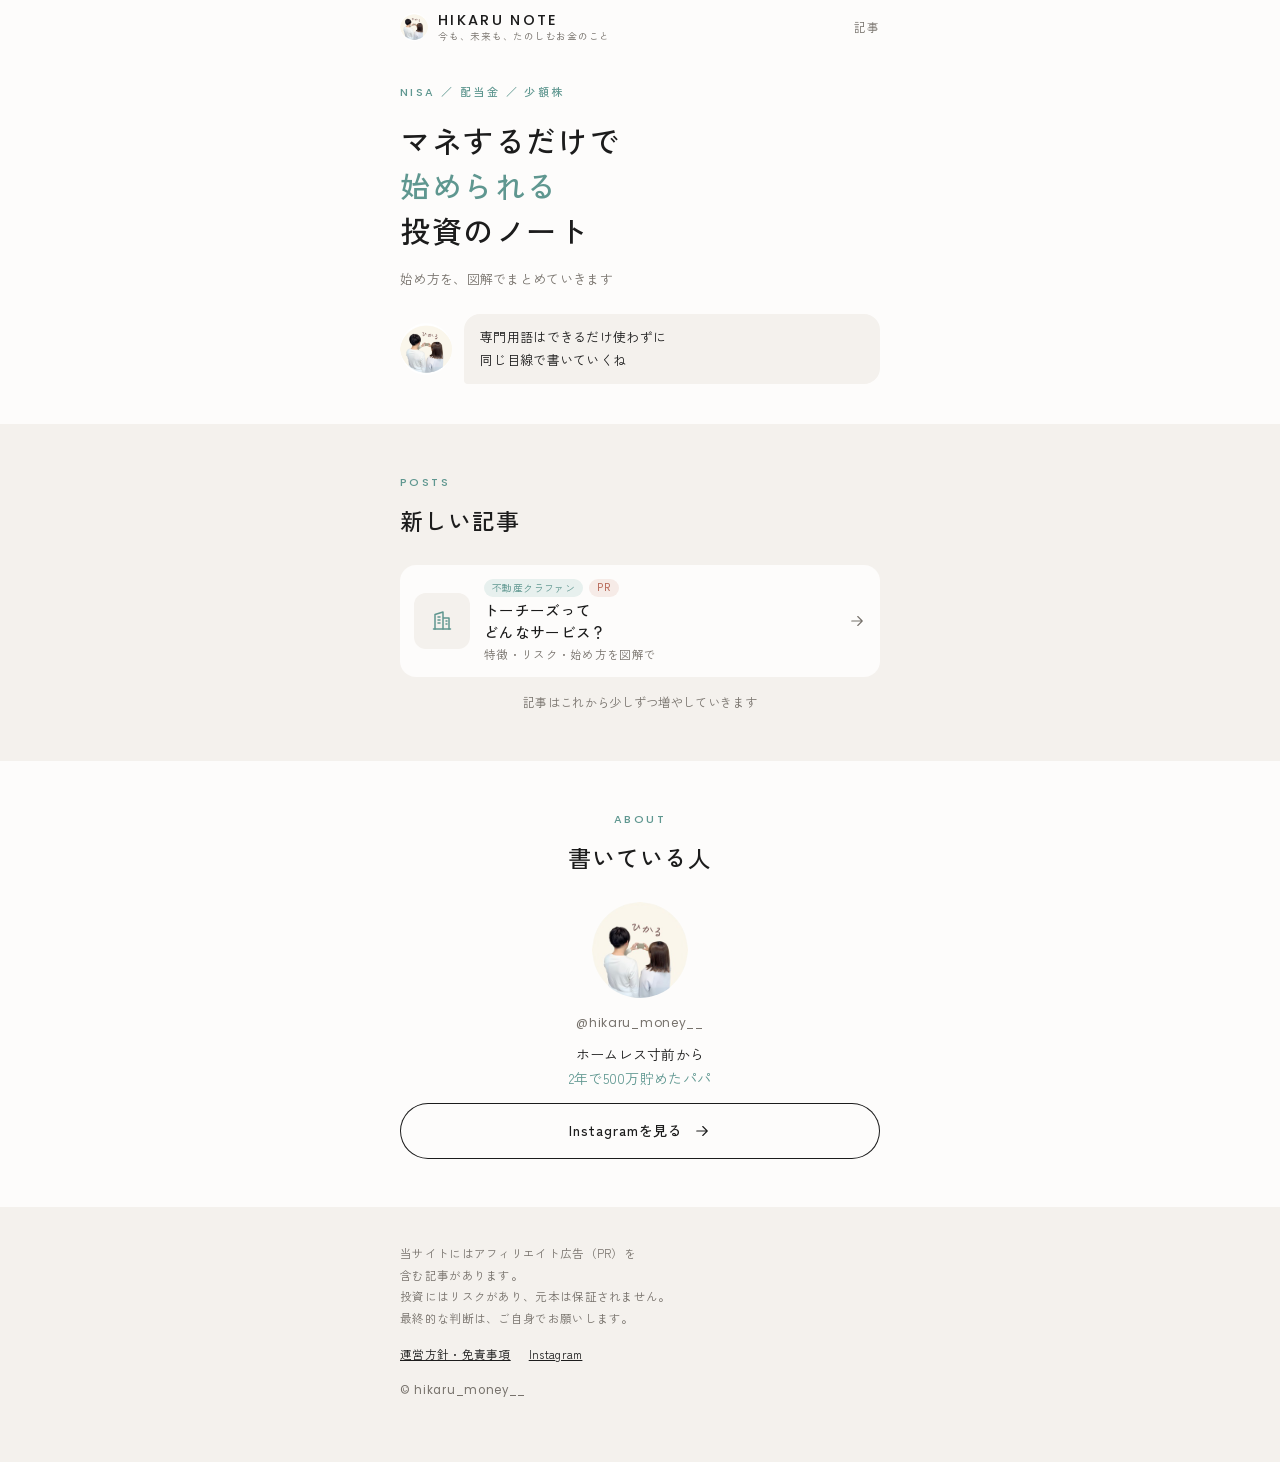
==== index.html @ 72f0892f "HIKARU NOTE 公開" ====
<!doctype html>
<html lang="ja">
<head>
<meta charset="utf-8">
<meta name="viewport" content="width=device-width, initial-scale=1, viewport-fit=cover">
<meta name="robots" content="noindex">
<meta name="theme-color" content="#fdfcfb">
<title>HIKARU NOTE</title>
<meta name="description" content="マネするだけで始められる投資を、図解でまとめたノート。">
<link rel="preconnect" href="https://fonts.googleapis.com">
<link rel="preconnect" href="https://fonts.gstatic.com" crossorigin>
<link href="https://fonts.googleapis.com/css2?family=Zen+Kaku+Gothic+New:wght@400;500;700&family=Poppins:wght@300;400;500;600&display=swap" rel="stylesheet">
<link rel="stylesheet" href="/assets/style.css">
</head>
<body>

<header class="site-header">
  <div class="wrap">
    <a class="site-title" href="/"><img src="/assets/avatar.png" alt="" width="28" height="28"><span class="brand">HIKARU NOTE<small>今も、未来も、たのしむお金のこと</small></span></a>
    <nav><a href="#posts">記事</a></nav>
  </div>
</header>

<main>

  <section class="fv">
    <div class="wrap">
      <p class="eyebrow">NISA ／ 配当金 ／ 少額株</p>
      <h1>マネするだけで<br><em>始められる</em><br>投資のノート</h1>
      <p class="lead">始め方を、図解でまとめていきます</p>
      <div class="talk">
        <img src="/assets/avatar.png" alt="ひかる" width="52" height="52">
        <div class="bubble" style="background:var(--band)">専門用語はできるだけ使わずに<br>同じ目線で書いていくね</div>
      </div>
    </div>
  </section>

  <section class="sec band" id="posts">
    <div class="wrap">
      <p class="eyebrow">Posts</p>
      <h2>新しい記事</h2>
      <a class="post-card" href="/torches/">
        <span class="thumb"><svg class="i"><use href="/assets/icons.svg#i-building"/></svg></span>
        <span class="body">
          <span class="meta"><span class="tag">不動産クラファン</span><span class="tag pr">PR</span></span>
          <span class="ttl">トーチーズって<br>どんなサービス？</span>
          <span class="desc">特徴・リスク・始め方を図解で</span>
        </span>
        <svg class="i"><use href="/assets/icons.svg#i-arrow"/></svg>
      </a>
      <p class="note" style="text-align:center">記事はこれから少しずつ増やしていきます</p>
    </div>
  </section>


  <section class="sec" id="about">
    <div class="wrap profile">
      <p class="eyebrow">About</p>
      <h2>書いている人</h2>
      <img src="/assets/hikaru.jpg" alt="ひかる" width="96" height="96">
      <div class="handle">@hikaru_money__</div>
      <div class="role">ホームレス寸前から<br><span class="em">2年で500万貯めたパパ</span></div>
      <a class="btn line" href="https://www.instagram.com/hikaru_money__/" target="_blank" rel="noopener">Instagramを見る<svg class="i"><use href="/assets/icons.svg#i-arrow"/></svg></a>
    </div>
  </section>

</main>

<footer class="site-footer">
  <div class="wrap">
    <p>当サイトにはアフィリエイト広告（PR）を<br>含む記事があります。<br>
    投資にはリスクがあり、元本は保証されません。<br>
    最終的な判断は、ご自身でお願いします。</p>
    <div class="links"><a href="/policy/">運営方針・免責事項</a><a href="https://www.instagram.com/hikaru_money__/" target="_blank" rel="noopener">Instagram</a></div>
    <p class="copy">© hikaru_money__</p>
  </div>
</footer>

</body>
</html>
---- assets/style.css ----
/* HIKARU NOTE 共通スタイル（2026-11-01 A案：ElevenLabs風）
   参考：styles.refero.design の ElevenLabs（色・余白・文字の決め方のみ）
   生成りの白とベージュの2色の帯で区切る。横線・枠線は使わない。
   文字は細めのゴシック＋字間広め、差し色はセージ1色。アイコンは線画（assets/icons.svg）。
   写真は .photo の枠に入れる（未用意のあいだは「写真（準備中）」の枠を表示）。 */
:root {
  --bg: #fdfcfb;         /* ページの地（生成りの白） */
  --band: #f4f1ed;       /* 帯・カード（一段深いベージュ） */
  --stone: #e9e5df;      /* アイコンの下地・プレースホルダー */
  --ink: #1c1c1c;        /* 文字・ボタン */
  --sub: #77726c;        /* 補足 */
  --sage: #81b4ad;       /* 差し色 */
  --sage-ink: #5f9790;   /* 差し色の文字 */
  --sage-soft: #e7f0ee;
  --terra: #b86b5b;      /* 注意の文字 */
  --terra-soft: #f6ebe7; /* 注意の下地 */
  --gothic: "Zen Kaku Gothic New", "Hiragino Sans", "Hiragino Kaku Gothic ProN", sans-serif;
  --latin: "Poppins", "Zen Kaku Gothic New", sans-serif;
}

* { box-sizing: border-box; }
html { -webkit-text-size-adjust: 100%; scroll-padding-top: 64px; }
body {
  margin: 0;
  background: var(--bg);
  color: var(--ink);
  font-family: var(--gothic);
  font-size: 15px;
  font-weight: 400;
  line-height: 1.85;
  letter-spacing: .02em;
  word-break: auto-phrase;
  overflow-wrap: anywhere;
}
a { color: inherit; }
img { max-width: 100%; }
[hidden] { display: none !important; }
h1, h2, h3 { margin: 0; font-weight: 500; text-wrap: balance; }
p { margin: 0 0 12px; }
.em { color: var(--sage-ink); }
.em-terra { color: var(--terra); }

.wrap {
  max-width: 520px;
  margin: 0 auto;
  padding-left: max(20px, env(safe-area-inset-left, 0px));
  padding-right: max(20px, env(safe-area-inset-right, 0px));
}

svg.i { width: 24px; height: 24px; fill: none; stroke: currentColor; stroke-width: 1.5; stroke-linecap: round; stroke-linejoin: round; flex: none; }

/* ---------- PR表記・ヘッダー ---------- */
.pr-bar { background: var(--band); color: var(--sub); font-size: 11px; text-align: center; padding: 6px 16px; letter-spacing: .04em; }
.pr-bar strong { font-family: var(--latin); font-weight: 600; color: var(--terra); margin-right: 8px; letter-spacing: .1em; }
.site-header {
  position: sticky;
  top: 0;
  z-index: 10;
  background: rgba(253, 252, 251, .9);
  backdrop-filter: blur(12px);
  -webkit-backdrop-filter: blur(12px);
}
.site-header .wrap { display: flex; align-items: center; justify-content: space-between; height: 54px; }
.site-title { display: flex; align-items: center; gap: 10px; font-size: 14px; font-weight: 500; letter-spacing: .06em; text-decoration: none; }
.site-title .brand { font-family: var(--latin); font-weight: 500; font-size: 14.5px; letter-spacing: .16em; }
.site-title .brand small { display: block; font-family: var(--gothic); font-weight: 400; font-size: 9.5px; letter-spacing: .08em; color: var(--sub); line-height: 1.4; margin-top: 1px; }
.site-title .brand { line-height: 1.25; }
.site-title img { width: 28px; height: 28px; border-radius: 50%; object-fit: cover; background: var(--band); }
.site-header nav { display: flex; gap: 18px; }
.site-header nav a { font-size: 12px; color: var(--sub); text-decoration: none; letter-spacing: .08em; }

/* ---------- セクション ---------- */
.sec { padding-block: 48px; }
.sec.band { background: var(--band); }
.eyebrow { font-family: var(--latin); font-size: 11px; font-weight: 500; letter-spacing: .22em; color: var(--sage-ink); margin: 0 0 10px; text-transform: uppercase; }
.numbered { counter-reset: sec; }
.numbered .sec { counter-increment: sec; }
.numbered .sec .eyebrow::before { content: counter(sec, decimal-leading-zero) " — "; }
.numbered .sec .eyebrow.ja::before { content: counter(sec, decimal-leading-zero) "｜"; }
.eyebrow.ja { letter-spacing: .12em; }
.sec h2 { font-size: 23px; line-height: 1.6; letter-spacing: .04em; margin-bottom: 26px; }
.note { font-size: 12px; color: var(--sub); line-height: 1.8; margin: 14px 0 0; }
.note.warn { color: var(--terra); }
.gap { height: 20px; }

/* カード（帯の上は白、白の上はベージュ） */
.card { background: var(--band); border-radius: 16px; padding: 18px; }
.band .card { background: var(--bg); }

/* 写真の枠（未用意のあいだはプレースホルダー） */
.photo {
  position: relative;
  border-radius: 16px;
  overflow: hidden;
  background: var(--stone);
  aspect-ratio: 4 / 3;
  max-width: 100%;
  display: grid;
  place-content: center;
  justify-items: center;
  gap: 6px;
  color: var(--sub);
  font-size: 11.5px;
  text-align: center;
  line-height: 1.6;
}
.photo.wide { aspect-ratio: 16 / 10; }
.photo img { position: absolute; inset: 0; width: 100%; height: 100%; object-fit: cover; }
.photo svg.i { width: 28px; height: 28px; stroke-width: 1.3; }

/* ---------- ボタン ---------- */
.btn {
  display: flex;
  align-items: center;
  justify-content: center;
  gap: 10px;
  width: 100%;
  min-height: 56px;
  padding: 12px 22px;
  font-family: var(--gothic);
  font-size: 14px;
  font-weight: 500;
  letter-spacing: .06em;
  line-height: 1.5;
  text-align: center;
  text-decoration: none;
  border-radius: 9999px;
  background: var(--ink);
  color: #fff;
}
.btn svg.i { width: 18px; height: 18px; }
.btn.line { background: transparent; color: var(--ink); box-shadow: inset 0 0 0 1px var(--ink); }
.btn.pending { background: var(--stone); color: var(--sub); cursor: default; }
.btn-note { font-size: 11px; color: var(--sub); text-align: center; margin: 8px 0 0; line-height: 1.8; }
.btn-note a { color: var(--sage-ink); text-decoration: underline; text-underline-offset: 3px; }
/* 公式サイトへのボタン：押せる場所だとわかるように、右端の矢印・影・押したときの沈み込み */
a.btn:not(.line) { position: relative; padding-inline: 58px; box-shadow: 0 6px 16px rgba(28, 28, 28, .22); transition: transform .15s, box-shadow .15s, background-color .15s; -webkit-tap-highlight-color: transparent; }
a.btn:not(.line)::after { content: ""; position: absolute; right: 10px; top: 50%; width: 38px; height: 38px; margin-top: -19px; border-radius: 50%; background: var(--sage) url("data:image/svg+xml,%3Csvg xmlns='http://www.w3.org/2000/svg' viewBox='0 0 24 24' fill='none' stroke='%23fff' stroke-width='2' stroke-linecap='round' stroke-linejoin='round'%3E%3Cpath d='M5 12h14M13 6l6 6-6 6'/%3E%3C/svg%3E") center / 18px no-repeat; }
a.btn:not(.line):active { transform: translateY(2px); box-shadow: 0 2px 6px rgba(28, 28, 28, .2); background-color: #3a3a3a; }
@media (hover: hover) { a.btn:not(.line):hover { background-color: #3a3a3a; } }
.motion a.btn:not(.line)::after { animation: nudge 1.8s ease-in-out infinite; }
@keyframes nudge { 0%, 60%, 100% { transform: none; } 30% { transform: translateX(4px); } }

/* ---------- ひかるの吹き出し ---------- */
.talk { display: flex; align-items: center; gap: 12px; margin-top: 22px; }
.talk img { flex: none; width: 52px; height: 52px; border-radius: 50%; object-fit: cover; background: var(--stone); }
.bubble { flex: 1; min-width: 0; background: var(--bg); border-radius: 16px 16px 16px 4px; padding: 12px 16px; font-size: 13px; line-height: 1.75; }
.sec:not(.band) .bubble { background: var(--band); }

/* ---------- ファーストビュー ---------- */
.fv { padding-block: 28px 40px; }
.fv .eyebrow { margin-bottom: 16px; }
.fv h1 { font-size: 30px; line-height: 1.5; letter-spacing: .05em; }
.fv h1 em { font-style: normal; color: var(--sage-ink); }
.fv .lead { font-size: 13px; color: var(--sub); line-height: 1.9; margin: 14px 0 20px; }
.fv .lead b { color: var(--ink); font-weight: 500; font-size: 15px; }
.fv .photo { margin-bottom: 14px; }
.fv .photo.wide { aspect-ratio: 2 / 1; margin-bottom: 16px; }
.fv .photo img { object-position: 50% 35%; }
.fv .btn-note { margin-bottom: 18px; }
.timebox-note a { color: var(--sage-ink); text-decoration: underline; text-underline-offset: 3px; }
.cp-notice {
  display: inline-flex;
  align-items: center;
  gap: 8px;
  background: var(--terra-soft);
  color: var(--terra);
  font-size: 12px;
  font-weight: 500;
  text-decoration: none;
  padding: 5px 14px;
  border-radius: 9999px;
  margin-bottom: 18px;
}
.cp-notice svg.i { width: 16px; height: 16px; }
.timebox { background: var(--band); border-radius: 16px; padding: 22px 12px 18px; }
.band .timebox { background: var(--bg); }
.band .timebox .ic { background: var(--band); }
.band .timebox .on .ic { background: var(--sage); }
.timebox-q { font-size: 12px; text-align: center; color: var(--sub); letter-spacing: .06em; margin: 0 0 6px; }
.timebox-t { font-size: 17px; font-weight: 700; text-align: center; color: var(--ink); letter-spacing: .04em; line-height: 1.55; margin: 0 0 8px; }
.timebox-s { font-size: 12px; text-align: center; color: var(--sage-ink); letter-spacing: .04em; line-height: 1.7; margin: 0 0 18px; }
.timebox ol { list-style: none; margin: 0; padding: 0; display: grid; grid-template-columns: 1fr 1.3fr 1fr; text-align: center; position: relative; }
.timebox ol::before { content: ""; position: absolute; top: 24px; left: 17%; right: 17%; border-top: 1px solid #d8d2ca; }
.timebox li { position: relative; font-size: 12.5px; line-height: 1.45; }
.timebox li small { display: block; font-size: 11px; color: var(--sage-ink); margin-top: 2px; }
.timebox .ic { position: relative; z-index: 1; width: 48px; height: 48px; margin: 0 auto 8px; display: grid; place-content: center; border-radius: 50%; background: var(--bg); }
.timebox .on .ic { background: var(--sage); color: #fff; }
.sec-lead { font-size: 13px; color: var(--sub); line-height: 1.9; margin: -6px 0 18px; }
.timebox-h { font-size: 13px; font-weight: 500; text-align: center; margin: 0 0 16px; }
.reasons + .timebox { margin: 10px 0; }
.timebox-warn { font-size: 12px; font-weight: 500; color: var(--terra); text-align: center; margin: 20px 0 8px; }
.risks.three { grid-template-columns: repeat(3, minmax(0, 1fr)); gap: 6px; }
.risks.three .risk { padding: 12px 4px; font-size: 12.5px; }
.risks.three .risk small { font-size: 10.5px; }
.timebox-note { font-size: 11.5px; line-height: 1.8; color: var(--sub); text-align: center; margin: 14px 0 0; }
.inapp { font-size: 11px; color: var(--sub); text-align: center; line-height: 1.8; margin: 18px 0 0; }

/* ---------- 3つの理由 ---------- */
.reasons { list-style: none; margin: 0; padding: 0; display: grid; gap: 10px; }
.reason { display: flex; gap: 14px; align-items: flex-start; }
.reason > svg.i { color: var(--sage-ink); margin-top: 3px; }
.reason > div { min-width: 0; }
.reason h3 { font-size: 15px; line-height: 1.6; margin-bottom: 4px; }
.reason p { font-size: 13px; color: var(--sub); line-height: 1.75; margin: 0; }
.reason .cond { font-size: 12px; margin-top: 6px; }
.reason .cond::before { content: "※ "; }

/* ---------- シミュレーション ---------- */
.fund-name { text-align: center; font-size: 15px; font-weight: 500; margin-bottom: 14px; }
.fund-name .tag { display: block; width: max-content; margin: 0 auto 6px; font-size: 10.5px; color: var(--terra); background: var(--terra-soft); padding: 1px 10px; border-radius: 9999px; letter-spacing: .06em; }
.fund-name + .note { text-align: center; margin: -6px 0 14px; }
.trio { display: grid; grid-template-columns: repeat(3, minmax(0, 1fr)); gap: 8px; }
.trio > div { background: var(--band); border-radius: 14px; padding: 12px 4px; text-align: center; font-size: 11px; color: var(--sub); line-height: 1.5; }
.band .trio > div { background: var(--bg); }
.trio b { display: block; font-family: var(--latin); font-weight: 500; font-size: 20px; color: var(--ink); line-height: 1.3; margin-top: 2px; }
.trio b small { font-family: var(--gothic); font-size: 11px; margin-left: 1px; }
.calc { display: grid; justify-items: center; margin-top: 18px; }
.calc .card { width: 100%; text-align: center; font-size: 13px; }
.calc .card b { display: block; font-family: var(--latin); font-weight: 500; font-size: 26px; line-height: 1.3; }
.calc .card b small { font-family: var(--gothic); font-size: 13px; margin-left: 2px; }
.calc .card .f { display: block; font-size: 11px; color: var(--sub); }
.calc .card.goal { background: var(--sage-soft); }
.calc .card.goal b { color: var(--sage-ink); }
.calc .down { display: grid; justify-items: center; padding: 8px 0; font-size: 11px; color: var(--sub); line-height: 1.4; }
.calc .down svg.i { transform: rotate(90deg); width: 18px; height: 18px; color: var(--sage-ink); }

/* ---------- 仕組み ---------- */
.flow4 { display: grid; grid-template-columns: 1fr 22px 1fr; grid-template-rows: auto 22px auto; align-items: center; }
.flow4 .card { text-align: center; font-size: 12.5px; line-height: 1.55; padding: 16px 6px; }
.flow4 .card svg.i { display: block; margin: 0 auto 8px; color: var(--sage-ink); }
.flow4 .card.goal { background: var(--sage-soft); }
.flow4 .arrow { color: var(--sage-ink); font-size: 14px; text-align: center; }
/* 右上のカードから左下のカードへ：2行目の全幅の真ん中に置く */
.flow4 .a-diag { grid-column: 1 / -1; justify-self: center; }
.mid-text { font-size: 13px; text-align: center; line-height: 1.85; margin: 20px 0; color: var(--sub); }
.mid-text b { color: var(--ink); font-weight: 500; }
.risks { display: grid; grid-template-columns: 1fr 1fr; gap: 8px; }
.risk { background: var(--terra-soft); border-radius: 14px; padding: 14px 10px; text-align: center; font-size: 13px; font-weight: 500; line-height: 1.5; }
.risk svg.i { display: block; margin: 0 auto 6px; color: var(--terra); width: 22px; height: 22px; }
.risk small { display: block; font-size: 11px; font-weight: 400; color: var(--sub); margin-top: 3px; }

/* ---------- 実績 ---------- */
.stats > div b { font-size: 21px; }
.facts { width: 100%; border-collapse: separate; border-spacing: 0 6px; font-size: 13px; margin-top: 14px; }
.facts th, .facts td { background: var(--band); padding: 11px 14px; text-align: left; vertical-align: top; line-height: 1.6; }
.band .facts th, .band .facts td { background: var(--bg); }
.facts th { width: 36%; color: var(--sub); font-weight: 400; font-size: 12px; border-radius: 12px 0 0 12px; }
.facts td { font-weight: 500; border-radius: 0 12px 12px 0; }

/* ---------- キャンペーン ---------- */
.proof { margin: 22px 0 0; background: var(--band); border-radius: 16px; padding: 16px; text-align: center; }
.proof figcaption { font-size: 13px; font-weight: 500; margin-bottom: 10px; }
.proof img { display: block; width: 100%; height: auto; border-radius: 10px; background: #fff; }
.proof p { margin: 10px 0 0; font-size: 11.5px; line-height: 1.7; color: var(--sub); }
.cp-banner { display: block; width: 100%; max-width: 360px; height: auto; margin: 0 auto 18px; border-radius: 16px; }
/* 登録画面で見る手順（縦に1ステップずつ：左にスクショ、右に入力するもの・次に押すボタン） */
.guide-wrap { margin: 26px 0 0; }
.guide-wrap figcaption { text-align: center; font-size: 14px; font-weight: 500; margin-bottom: 14px; }
.guide-wrap figcaption small { display: block; font-size: 11px; font-weight: 400; color: var(--sub); margin-top: 2px; }
.guide { list-style: none; margin: 0; padding: 0; display: grid; gap: 12px; }
.gs { display: grid; grid-template-columns: 36% minmax(0, 1fr); gap: 14px; align-items: start; background: var(--bg); border-radius: 16px; padding: 12px; }
.gs > img { display: block; width: 100%; height: auto; border-radius: 10px; border: 1px solid var(--stone); }
.gs-noimg { aspect-ratio: 9 / 16; border-radius: 10px; background: var(--band); display: grid; place-content: center; justify-items: center; gap: 6px; font-size: 10.5px; line-height: 1.5; color: var(--sub); text-align: center; }
.gs-noimg svg.i { width: 22px; height: 22px; color: var(--sage-ink); }
.gs-body { min-width: 0; }
.gs-n { font-family: var(--latin); font-weight: 600; font-size: 12px; letter-spacing: .1em; color: var(--sage-ink); margin: 2px 0 2px; }
.gs h3 { font-size: 14.5px; font-weight: 500; line-height: 1.45; margin: 0 0 8px; }
.gs ul { margin: 0 0 10px; padding: 0; list-style: none; display: grid; gap: 3px; }
.gs ul li { position: relative; padding-left: 13px; font-size: 12px; line-height: 1.5; }
.gs ul li::before { content: ""; position: absolute; left: 2px; top: .6em; width: 5px; height: 5px; border-radius: 50%; background: var(--sage); }
.gs-none { font-size: 12px; color: var(--sub); margin: 0 0 10px; }
.gs-next { margin: 0 0 8px; }
.gs-next span { display: block; font-size: 10.5px; color: var(--sub); margin-bottom: 3px; }
.gs-next b { display: inline-block; background: var(--white, #fff); border: 1px solid var(--sage); color: var(--sage-ink); font-weight: 500; font-size: 12px; line-height: 1.45; border-radius: 6px; padding: 4px 9px; }
.gs-tip { font-size: 11px; line-height: 1.6; color: var(--sub); margin: 0; }
.prep small { font-size: 10.5px; color: var(--sub); }
/* ことばメモ（専門用語をやさしく言い換え） */
.words { margin: 10px 0 0; display: flex; flex-wrap: wrap; align-items: baseline; gap: 2px 8px; justify-content: center; font-size: 11.5px; line-height: 1.6; color: var(--sub); }
.words dt { font-weight: 500; color: var(--sage-ink); }
.words dt::after { content: "＝"; color: var(--sub); margin-left: 4px; }
.words dd { margin: 0; }
.facts-t { text-align: center; font-size: 12.5px; margin: 22px 0 8px; }
.cp-notes { margin: 12px 0 0; padding-left: 1.2em; font-size: 12px; color: var(--sub); line-height: 1.85; }

/* ---------- 登録から投資までの流れ ---------- */
.prep { display: flex; flex-wrap: wrap; justify-content: center; gap: 6px; margin-bottom: 26px; }
.prep-t { width: 100%; text-align: center; font-size: 11.5px; color: var(--sub); letter-spacing: .06em; }
.prep span:not(.prep-t) { display: inline-flex; align-items: center; gap: 6px; background: var(--bg); border-radius: 9999px; padding: 5px 12px; font-size: 12px; }
.prep svg.i { width: 16px; height: 16px; color: var(--sage-ink); }
.phase { font-family: var(--latin); font-size: 11px; font-weight: 500; letter-spacing: .2em; color: var(--sage-ink); margin: 0 0 12px; }
.phase:not(:first-of-type) { margin-top: 26px; }
.timeline { list-style: none; margin: 0; padding: 0; display: grid; gap: 14px; position: relative; }
.timeline::before { content: ""; position: absolute; left: 20px; top: 20px; bottom: 20px; border-left: 1px solid #d8d2ca; }
.timeline li { display: grid; grid-template-columns: 40px 1fr; column-gap: 14px; align-items: center; font-size: 14px; line-height: 1.5; }
.timeline .ic { grid-row: span 2; position: relative; display: grid; place-content: center; width: 40px; height: 40px; border-radius: 50%; background: var(--bg); color: var(--ink); }
.timeline .ic svg.i { width: 20px; height: 20px; }
.timeline .on .ic, .timeline li.on .ic { background: var(--sage); color: #fff; }
.timeline b { font-weight: 500; }
.timeline small { font-size: 11.5px; color: var(--sub); line-height: 1.6; }
.timeline li:not(:has(small)) .ic { grid-row: auto; }
.caution { margin-top: 14px; background: var(--terra-soft); color: var(--terra); border-radius: 12px; padding: 10px 14px; font-size: 12.5px; text-align: center; line-height: 1.6; }

/* ---------- よくある質問 ---------- */
.qa { display: grid; gap: 8px; }
.qa details { background: var(--band); border-radius: 14px; padding: 0 16px; }
.band .qa details { background: var(--bg); }
.qa summary { list-style: none; cursor: pointer; display: flex; align-items: center; gap: 12px; padding: 14px 0; font-size: 14px; font-weight: 500; line-height: 1.55; }
.qa summary::-webkit-details-marker { display: none; }
.qa summary::before { content: "Q"; flex: none; font-family: var(--latin); font-size: 13px; color: var(--sage-ink); }
.qa summary::after { content: "+"; margin-left: auto; color: var(--sub); font-family: var(--latin); font-size: 18px; font-weight: 300; }
.qa details[open] summary::after { content: "−"; }
.qa .ans { display: flex; gap: 12px; padding: 0 0 16px; font-size: 13px; color: var(--sub); line-height: 1.8; }
.qa .ans::before { content: "A"; flex: none; font-family: var(--latin); font-size: 13px; color: var(--terra); }

/* ---------- 記事・ツール一覧 ---------- */
.post-card { display: flex; align-items: center; gap: 14px; background: var(--band); border-radius: 16px; padding: 14px; margin: 0 0 10px; text-decoration: none; }
.band .post-card { background: var(--bg); }
.post-card .thumb { flex: none; width: 56px; height: 56px; border-radius: 12px; background: var(--bg); display: grid; place-content: center; color: var(--sage-ink); }
.band .post-card .thumb { background: var(--band); }
.post-card .body { min-width: 0; flex: 1; }
.post-card .meta { display: flex; gap: 6px; margin-bottom: 2px; }
.tag { font-size: 10px; padding: 0 8px; border-radius: 9999px; background: var(--sage-soft); color: var(--sage-ink); letter-spacing: .04em; }
.tag.pr { background: var(--terra-soft); color: var(--terra); font-family: var(--latin); }
.post-card .ttl { display: block; font-size: 14.5px; font-weight: 500; line-height: 1.5; }
.post-card .desc { display: block; font-size: 11.5px; color: var(--sub); line-height: 1.6; margin-top: 2px; }
.post-card > svg.i { color: var(--sub); width: 18px; height: 18px; }

/* ---------- プロフィール ---------- */
.profile { text-align: center; }
.profile > img { width: 96px; height: 96px; border-radius: 50%; object-fit: cover; background: var(--stone); }
.profile .handle { font-family: var(--latin); font-size: 12px; color: var(--sub); margin: 6px 0 8px; letter-spacing: .06em; }
.profile .role { font-size: 14px; line-height: 1.75; margin-bottom: 22px; }

/* ---------- 運営方針 ---------- */
.policy { display: grid; gap: 10px; }
.policy .card h3 { display: flex; align-items: center; gap: 10px; font-size: 15px; margin-bottom: 6px; }
.policy .card h3 svg.i { color: var(--sage-ink); width: 20px; height: 20px; }
.policy .card p { font-size: 13px; color: var(--sub); line-height: 1.8; margin: 0; }

/* ---------- フッター ---------- */
.site-footer { background: var(--band); color: var(--sub); padding-block: 36px 48px; font-size: 11.5px; line-height: 1.9; }
.site-footer .links { display: flex; gap: 18px; flex-wrap: wrap; margin: 14px 0; }
.site-footer a { color: var(--ink); }
.site-footer .copy { font-family: var(--latin); letter-spacing: .06em; }

/* 小さいスマホ（〜374px） */
@media (max-width: 374px) {
  .fv h1 { font-size: 27px; }
  .trio b { font-size: 17px; }
  .stats > div b { font-size: 18px; }
}

/* ---------- モーション（html.motion のときだけ。動きは1回きり） ---------- */
@keyframes slow-zoom { from { transform: scale(1.18); } to { transform: scale(1); } }
@keyframes fade-up { from { opacity: 0; transform: translateY(28px); } to { opacity: 1; transform: none; } }
@keyframes pop { 0% { transform: scale(.4); } 70% { transform: scale(1.12); } 100% { transform: scale(1); } }
@keyframes ring { 0% { box-shadow: 0 0 0 0 rgba(129, 180, 173, .55); } 100% { box-shadow: 0 0 0 14px rgba(129, 180, 173, 0); } }
:root { --ease: cubic-bezier(.2, .7, .2, 1); }
.motion .fv .wrap > * { animation: fade-up .9s var(--ease) both; }
.motion .fv .wrap > :nth-child(2) { animation-delay: .15s; }
.motion .fv .wrap > :nth-child(3) { animation-delay: .3s; }
.motion .fv .wrap > :nth-child(n+4) { animation-delay: .45s; }
.motion .fv .photo img { animation: slow-zoom 5s var(--ease) both; }
/* 基本：下から出てくる */
.motion .rv { opacity: 0; transform: translateY(36px); transition: opacity .8s var(--ease), transform .8s var(--ease); }
.motion .rv.in { opacity: 1; transform: none; }
/* まとまり（カード・タイル）は1つずつ順番に */
.motion .stagger.rv { opacity: 1; transform: none; }
.motion .stagger > * { opacity: 0; transform: translateY(30px) scale(.94); transition: opacity .7s var(--ease), transform .7s var(--ease); transition-delay: calc(var(--i, 0) * .14s); }
.motion .stagger.in > * { opacity: 1; transform: none; }
/* ひかるの吹き出しはぽんっと */
.motion .talk.rv { transform: none; }
.motion .talk .bubble { transform: scale(.6); transform-origin: left center; opacity: 0; transition: transform .5s cubic-bezier(.3, 1.6, .5, 1) .25s, opacity .3s ease .25s; }
.motion .talk.in .bubble { transform: none; opacity: 1; }
/* 計算は1段ずつ、最後の受け取りを光らせる */
.motion .calc.rv { transform: none; opacity: 1; }
.motion .calc > * { opacity: 0; transform: translateY(24px); transition: opacity .6s var(--ease), transform .6s var(--ease); }
.motion .calc.in > * { opacity: 1; transform: none; }
.motion .calc.in > :nth-child(2) { transition-delay: .5s; }
.motion .calc.in > :nth-child(3) { transition-delay: 1s; }
.motion .calc.in > :nth-child(4) { transition-delay: 1.5s; }
.motion .calc.in > :nth-child(5) { transition-delay: 2s; }
.motion .calc.in .goal { animation: ring 1s ease-out 2.6s 2; }
/* 流れ：縦線が伸びて、アイコンが順にぽんっと出る */
.motion .timeline::before { transform: scaleY(0); transform-origin: top; transition: transform 1.4s var(--ease) .1s; }
.motion .timeline.in::before { transform: scaleY(1); }
.motion .timeline.in .ic { animation: pop .55s var(--ease) both; animation-delay: calc(var(--i, 0) * .22s + .1s); }
/* 実績の数字は大きくなりながら数え上がる */
.motion .stats.in b { animation: pop .7s var(--ease) both; animation-delay: calc(var(--i, 0) * .14s); }
.stats b { font-variant-numeric: tabular-nums; }
.timebox-note b { display: block; font-size: 12.5px; font-weight: 500; color: var(--terra); margin-bottom: 2px; }

/* 2026-11-03 改善指示書：シミュレーションの補足・登録手順の折りたたみ・最終セクション */
.recap { font-size: 13px; line-height: 1.85; text-align: center; color: var(--sub); margin: 22px 0 0; }
.keypoints { list-style: none; margin: 16px 0 0; padding: 14px 16px; background: var(--terra-soft); border-radius: 12px; display: grid; gap: 6px; }
.keypoints li { position: relative; padding-left: 14px; font-size: 12.5px; line-height: 1.6; color: var(--ink); }
.keypoints li::before { content: ""; position: absolute; left: 2px; top: .62em; width: 5px; height: 5px; border-radius: 50%; background: var(--terra); }
.more { margin-top: 12px; background: var(--bg); border-radius: 14px; padding: 0 8px; }
.more > summary { padding-inline: 6px; }
.more > summary { list-style: none; cursor: pointer; display: flex; align-items: center; gap: 10px; padding: 14px 0; font-size: 13.5px; font-weight: 500; line-height: 1.55; }
.more > summary::-webkit-details-marker { display: none; }
.more > summary::after { content: "+"; margin-left: auto; flex: none; color: var(--sage-ink); font-family: var(--latin); font-size: 20px; font-weight: 300; }
.more[open] > summary::after { content: "−"; }
.more[open] { padding-bottom: 14px; }
.more .guide-wrap { margin-top: 12px; }
.final-lead { font-size: 13px; line-height: 1.85; color: var(--sub); margin: 0 0 18px; }
.profile .role { margin: 0 0 12px; }
.more .gs, .more .timeline .ic { background: var(--band); }
.more .timeline .on .ic { background: var(--sage); }
#simulation .note { text-align: center; }
.proof .proof-k { font-size: 12.5px; color: var(--ink); }
.proof .proof-k b { font-weight: 500; color: var(--terra); }

/* 2026-11-03 改善 */
.fv .lead small { display: block; margin-top: 6px; font-size: 11.5px; color: var(--terra); line-height: 1.6; }
.calc-if { margin: 18px 0 0; text-align: center; font-size: 12.5px; line-height: 1.7; color: var(--sub); }
.calc-if b { color: var(--ink); font-weight: 500; }
.caution.soft { background: var(--band); color: var(--ink); margin-top: 8px; }
.facts td small, .facts-t small { display: block; font-size: 11px; font-weight: 400; color: var(--sub); }
.tiers td { font-family: var(--latin); }
.tiers { border-spacing: 0 4px; }
.tiers th, .tiers td { padding: 7px 14px; vertical-align: middle; }
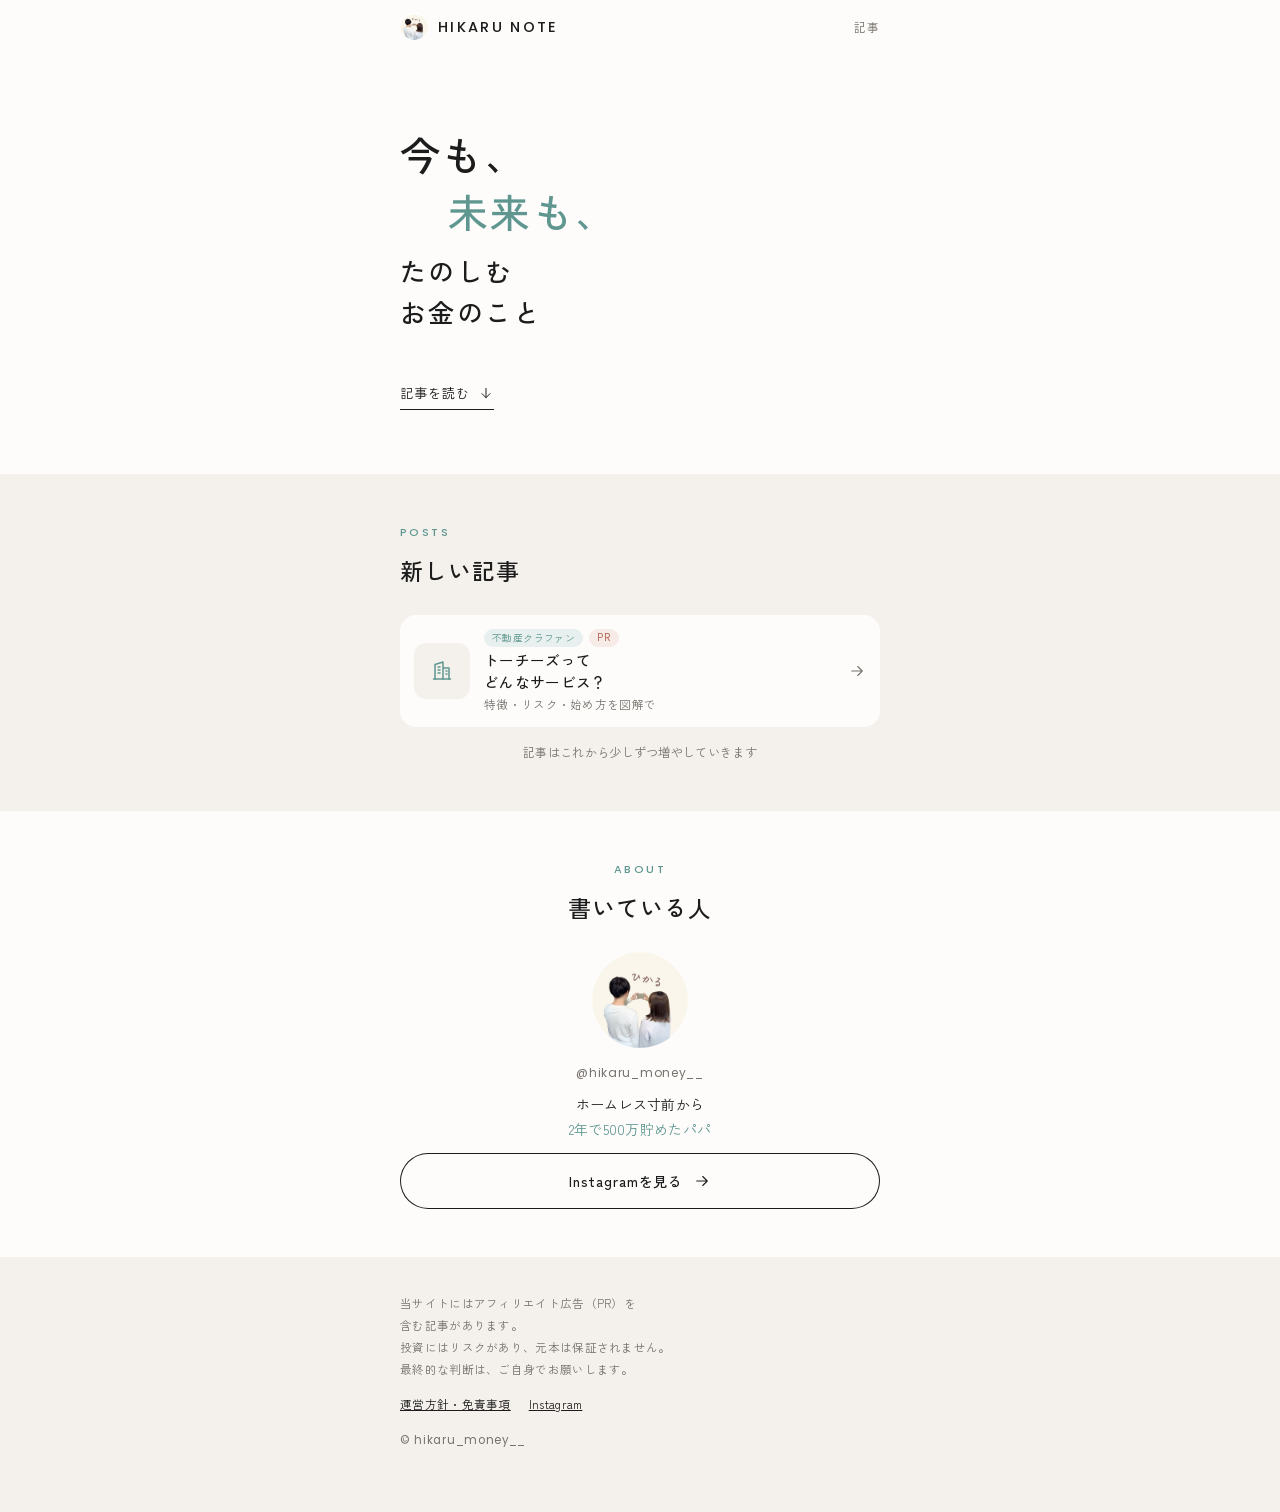
==== commit f7e494ad: "トップのファーストビューをキャッチコピー中心に変更" ====
--- a/index.html
+++ b/index.html
@@ -16,22 +16,17 @@
 
 <header class="site-header">
   <div class="wrap">
-    <a class="site-title" href="/"><img src="/assets/avatar.png" alt="" width="28" height="28"><span class="brand">HIKARU NOTE<small>今も、未来も、たのしむお金のこと</small></span></a>
+    <a class="site-title" href="/"><img src="/assets/avatar.png" alt="" width="28" height="28"><span class="brand">HIKARU NOTE</span></a>
     <nav><a href="#posts">記事</a></nav>
   </div>
 </header>
 
 <main>
 
-  <section class="fv">
+  <section class="hero">
     <div class="wrap">
-      <p class="eyebrow">NISA ／ 配当金 ／ 少額株</p>
-      <h1>マネするだけで<br><em>始められる</em><br>投資のノート</h1>
-      <p class="lead">始め方を、図解でまとめていきます</p>
-      <div class="talk">
-        <img src="/assets/avatar.png" alt="ひかる" width="52" height="52">
-        <div class="bubble" style="background:var(--band)">専門用語はできるだけ使わずに<br>同じ目線で書いていくね</div>
-      </div>
+      <h1 class="hero-copy"><span class="hero-now">今も、</span><span class="hero-future">未来も、</span><span class="hero-rest">たのしむ<br>お金のこと</span></h1>
+      <a class="hero-scroll" href="#posts">記事を読む<svg class="i"><use href="/assets/icons.svg#i-arrow"/></svg></a>
     </div>
   </section>
 
--- a/assets/style.css
+++ b/assets/style.css
@@ -421,3 +421,15 @@
 .tiers td { font-family: var(--latin); }
 .tiers { border-spacing: 0 4px; }
 .tiers th, .tiers td { padding: 7px 14px; vertical-align: middle; }
+
+/* ---------- トップのファーストビュー（今も、未来も） ---------- */
+.hero { padding-block: 72px 64px; overflow: hidden; }
+.hero-copy + .hero-scroll { margin-top: 48px; }
+.hero-copy { font-size: 40px; line-height: 1.42; letter-spacing: .06em; font-weight: 500; }
+.hero-copy > span { display: block; }
+.hero-now { color: var(--ink); }
+.hero-future { color: var(--sage-ink); padding-left: 1.2em; }
+.hero-rest { font-size: 26px; line-height: 1.6; margin-top: 10px; }
+.hero-scroll { display: inline-flex; align-items: center; gap: 8px; font-size: 13px; text-decoration: none; letter-spacing: .08em; padding-bottom: 4px; border-bottom: 1px solid var(--ink); }
+.hero-scroll svg.i { width: 16px; height: 16px; transform: rotate(90deg); }
+@media (max-width: 374px) { .hero-copy { font-size: 35px; } .hero-rest { font-size: 23px; } }
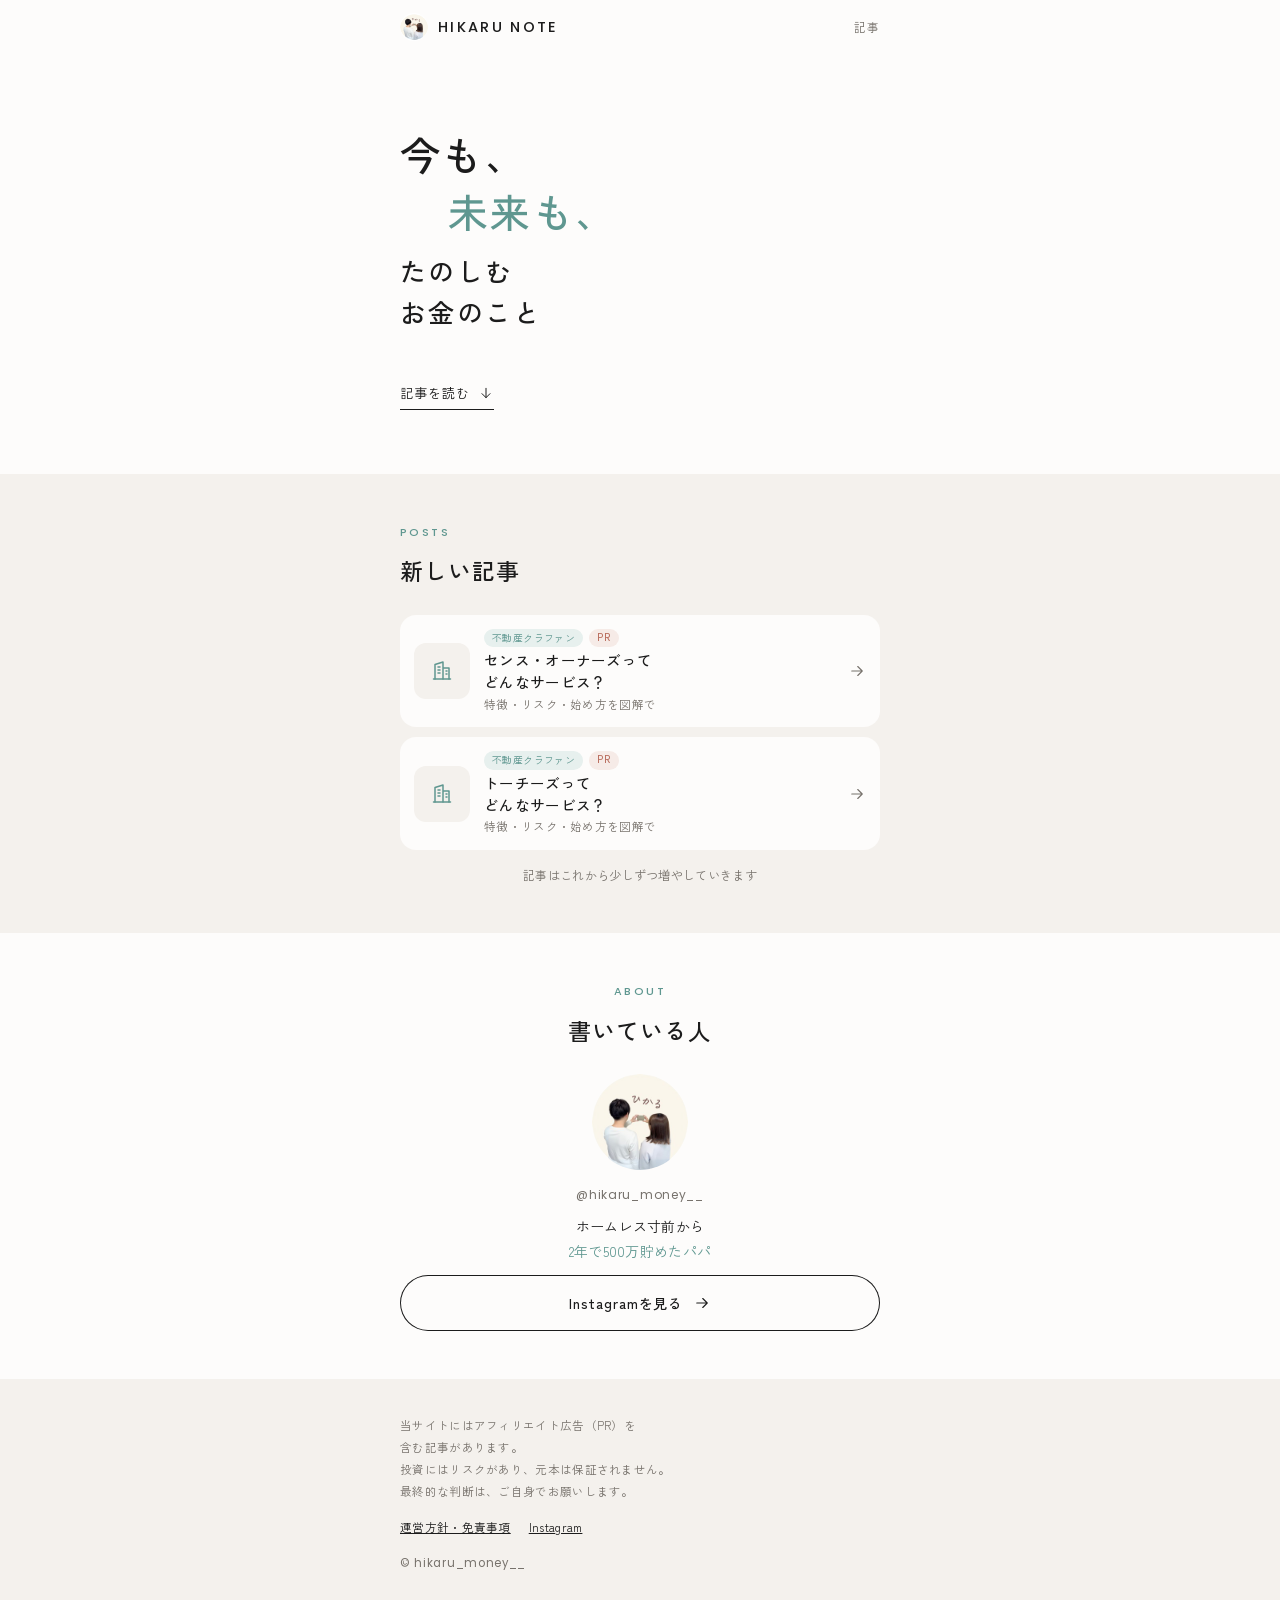
==== commit 15f34afd: "TORCHESガイド：理由2・3を図つきの形にそろえる" ====
--- a/index.html
+++ b/index.html
@@ -34,6 +34,15 @@
     <div class="wrap">
       <p class="eyebrow">Posts</p>
       <h2>新しい記事</h2>
+      <a class="post-card" href="/sense-owners/">
+        <span class="thumb"><svg class="i"><use href="/assets/icons.svg#i-building"/></svg></span>
+        <span class="body">
+          <span class="meta"><span class="tag">不動産クラファン</span><span class="tag pr">PR</span></span>
+          <span class="ttl">センス・オーナーズって<br>どんなサービス？</span>
+          <span class="desc">特徴・リスク・始め方を図解で</span>
+        </span>
+        <svg class="i"><use href="/assets/icons.svg#i-arrow"/></svg>
+      </a>
       <a class="post-card" href="/torches/">
         <span class="thumb"><svg class="i"><use href="/assets/icons.svg#i-building"/></svg></span>
         <span class="body">
--- a/assets/style.css
+++ b/assets/style.css
@@ -12,6 +12,7 @@
   --sage: #81b4ad;       /* 差し色 */
   --sage-ink: #5f9790;   /* 差し色の文字 */
   --sage-soft: #e7f0ee;
+  --sage-deep: #4a7d76;  /* 公式サイトへのボタン（白文字で読める濃さ） */
   --terra: #b86b5b;      /* 注意の文字 */
   --terra-soft: #f6ebe7; /* 注意の下地 */
   --gothic: "Zen Kaku Gothic New", "Hiragino Sans", "Hiragino Kaku Gothic ProN", sans-serif;
@@ -134,10 +135,10 @@
 .btn-note { font-size: 11px; color: var(--sub); text-align: center; margin: 8px 0 0; line-height: 1.8; }
 .btn-note a { color: var(--sage-ink); text-decoration: underline; text-underline-offset: 3px; }
 /* 公式サイトへのボタン：押せる場所だとわかるように、右端の矢印・影・押したときの沈み込み */
-a.btn:not(.line) { position: relative; padding-inline: 58px; box-shadow: 0 6px 16px rgba(28, 28, 28, .22); transition: transform .15s, box-shadow .15s, background-color .15s; -webkit-tap-highlight-color: transparent; }
-a.btn:not(.line)::after { content: ""; position: absolute; right: 10px; top: 50%; width: 38px; height: 38px; margin-top: -19px; border-radius: 50%; background: var(--sage) url("data:image/svg+xml,%3Csvg xmlns='http://www.w3.org/2000/svg' viewBox='0 0 24 24' fill='none' stroke='%23fff' stroke-width='2' stroke-linecap='round' stroke-linejoin='round'%3E%3Cpath d='M5 12h14M13 6l6 6-6 6'/%3E%3C/svg%3E") center / 18px no-repeat; }
-a.btn:not(.line):active { transform: translateY(2px); box-shadow: 0 2px 6px rgba(28, 28, 28, .2); background-color: #3a3a3a; }
-@media (hover: hover) { a.btn:not(.line):hover { background-color: #3a3a3a; } }
+a.btn:not(.line) { background: var(--sage-deep); position: relative; padding-inline: 58px; box-shadow: 0 6px 18px rgba(74, 125, 118, .28); transition: transform .15s, box-shadow .15s, background-color .15s; -webkit-tap-highlight-color: transparent; }
+a.btn:not(.line)::after { content: ""; position: absolute; right: 10px; top: 50%; width: 38px; height: 38px; margin-top: -19px; border-radius: 50%; background: #fff url("data:image/svg+xml,%3Csvg xmlns='http://www.w3.org/2000/svg' viewBox='0 0 24 24' fill='none' stroke='%234a7d76' stroke-width='2' stroke-linecap='round' stroke-linejoin='round'%3E%3Cpath d='M5 12h14M13 6l6 6-6 6'/%3E%3C/svg%3E") center / 18px no-repeat; }
+a.btn:not(.line):active { transform: translateY(2px); box-shadow: 0 2px 6px rgba(74, 125, 118, .25); background-color: #3f6c66; }
+@media (hover: hover) { a.btn:not(.line):hover { background-color: #3f6c66; } }
 .motion a.btn:not(.line)::after { animation: nudge 1.8s ease-in-out infinite; }
 @keyframes nudge { 0%, 60%, 100% { transform: none; } 30% { transform: translateX(4px); } }
 
@@ -433,3 +434,47 @@
 .hero-scroll { display: inline-flex; align-items: center; gap: 8px; font-size: 13px; text-decoration: none; letter-spacing: .08em; padding-bottom: 4px; border-bottom: 1px solid var(--ink); }
 .hero-scroll svg.i { width: 16px; height: 16px; transform: rotate(90deg); }
 @media (max-width: 374px) { .hero-copy { font-size: 35px; } .hero-rest { font-size: 23px; } }
+
+/* ---------- 目次（TORCHESページ） ---------- */
+@media (prefers-reduced-motion: no-preference) { html { scroll-behavior: smooth; } }
+.toc { padding-block: 8px 52px; }
+.toc .eyebrow { margin-bottom: 14px; }
+.toc ol { list-style: none; margin: 0; padding: 0; counter-reset: toc; display: grid; gap: 2px; }
+.toc li { counter-increment: toc; }
+.toc li a { display: grid; grid-template-columns: 34px 1fr auto; align-items: center; min-height: 48px; text-decoration: none; font-size: 14.5px; letter-spacing: .05em; }
+.toc li a::before { content: counter(toc, decimal-leading-zero); font-family: var(--latin); font-weight: 300; font-size: 12px; letter-spacing: .08em; color: var(--sage-ink); }
+.toc li a span { min-width: 0; line-height: 1.5; }
+.toc li a em { font-style: normal; font-size: 10.5px; letter-spacing: .06em; color: var(--terra); background: var(--terra-soft); border-radius: 99px; padding: 2px 9px; margin-left: 8px; vertical-align: 2px; }
+.toc li a svg.i { width: 14px; height: 14px; color: var(--sub); transform: rotate(90deg); transition: transform .3s; }
+.toc li a:active svg.i { transform: rotate(90deg) translateX(3px); }
+
+.sec:not(.band) .more { background: var(--band); }
+.more > .facts-t, .more > .cp-notes, .more > .caution { margin-inline: 6px; }
+.more > .caution { margin-bottom: 14px; }
+
+/* 優先劣後の割合バー（センス・オーナーズ） */
+.reason > div:has(> .split) { flex: 1; }
+.split { margin: 14px 0 0; }
+.split-bar { display: flex; height: 34px; border-radius: 9999px; overflow: hidden; font-size: 11.5px; line-height: 34px; text-align: center; }
+.split-bar span { white-space: nowrap; }
+.split-bar .s-inv { background: var(--sage-soft); color: var(--sage-ink); }
+.split-bar .s-sub { background: var(--sage-deep); color: #fff; }
+.split-legend { display: flex; justify-content: space-between; gap: 8px; margin-top: 8px; font-size: 11.5px; color: var(--sub); line-height: 1.6; }
+.split-legend b { color: var(--ink); font-weight: 500; }
+.split-legend > span:last-child { text-align: right; }
+
+/* ---------- 理由2・3の図（役割分担・出し合い） ---------- */
+.timebox + .reasons { margin-top: 10px; }
+.reasons + .timebox + .reasons + .timebox { margin-bottom: 10px; }
+.roles { display: grid; grid-template-columns: 1fr 1fr; gap: 8px; padding-inline: 4px; }
+.role-col { background: var(--band); border-radius: 14px; padding: 16px 10px 14px; text-align: center; font-size: 13px; }
+.timebox .role-col .ic { width: 44px; height: 44px; margin: 0 auto 6px; display: grid; place-content: center; border-radius: 50%; background: var(--bg); color: var(--ink); }
+.timebox .role-col.me .ic { background: var(--sage); color: #fff; }
+.role-col b { display: block; font-weight: 500; margin-bottom: 6px; }
+.role-col ul { list-style: none; margin: 0; padding: 0; font-size: 12px; line-height: 1.8; color: var(--sage-ink); }
+.pool { display: grid; justify-items: center; gap: 8px; }
+.pool-coins { display: flex; flex-wrap: wrap; justify-content: center; gap: 6px; }
+.pool-coins span { width: 46px; height: 46px; border-radius: 50%; display: grid; place-content: center; background: var(--band); font-family: var(--latin); font-size: 10.5px; font-weight: 500; letter-spacing: 0; color: var(--ink); }
+.pool-arrow svg.i { width: 18px; height: 18px; transform: rotate(90deg); color: var(--sage-ink); }
+.pool-goal { display: grid; justify-items: center; gap: 6px; font-size: 12.5px; font-weight: 500; }
+.timebox .pool-goal .ic { width: 52px; height: 52px; display: grid; place-content: center; border-radius: 50%; background: var(--sage); color: #fff; }
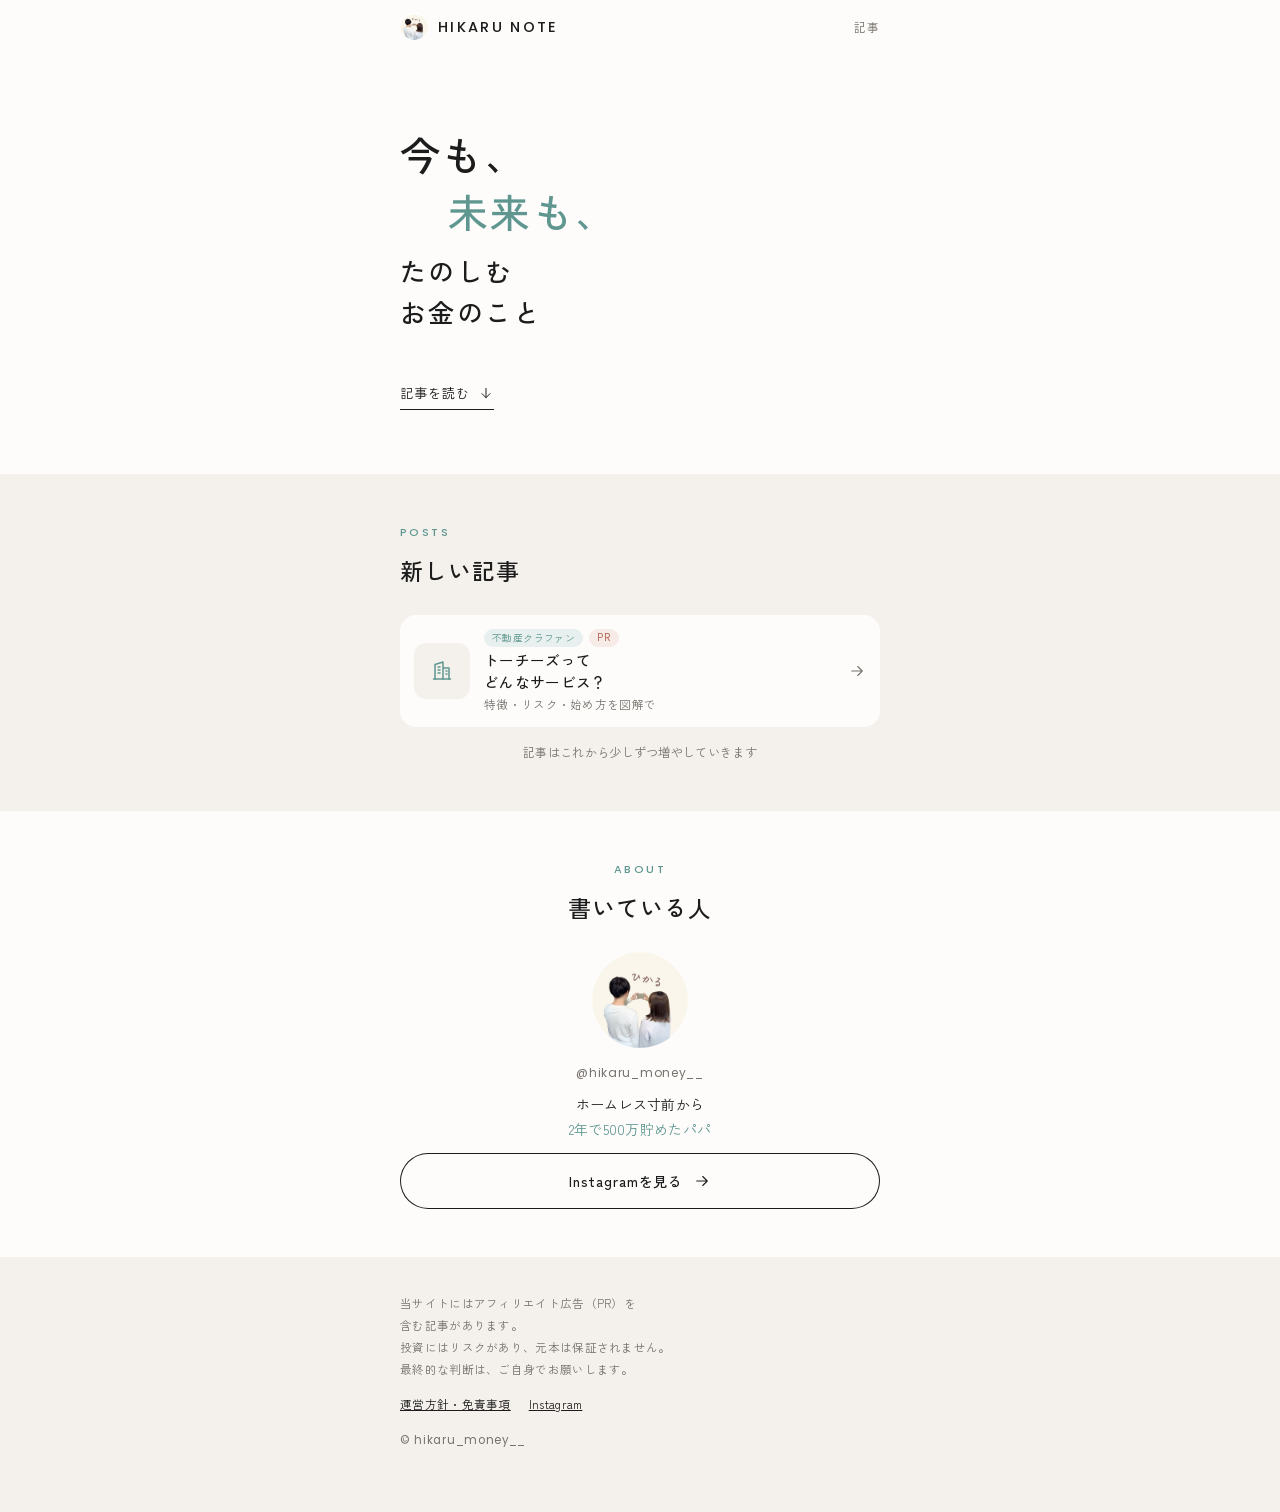
==== commit f30f7046: "センス・オーナーズのページを公開から一旦外す（公開前の確認待ち）" ====
--- a/index.html
+++ b/index.html
@@ -34,15 +34,6 @@
     <div class="wrap">
       <p class="eyebrow">Posts</p>
       <h2>新しい記事</h2>
-      <a class="post-card" href="/sense-owners/">
-        <span class="thumb"><svg class="i"><use href="/assets/icons.svg#i-building"/></svg></span>
-        <span class="body">
-          <span class="meta"><span class="tag">不動産クラファン</span><span class="tag pr">PR</span></span>
-          <span class="ttl">センス・オーナーズって<br>どんなサービス？</span>
-          <span class="desc">特徴・リスク・始め方を図解で</span>
-        </span>
-        <svg class="i"><use href="/assets/icons.svg#i-arrow"/></svg>
-      </a>
       <a class="post-card" href="/torches/">
         <span class="thumb"><svg class="i"><use href="/assets/icons.svg#i-building"/></svg></span>
         <span class="body">
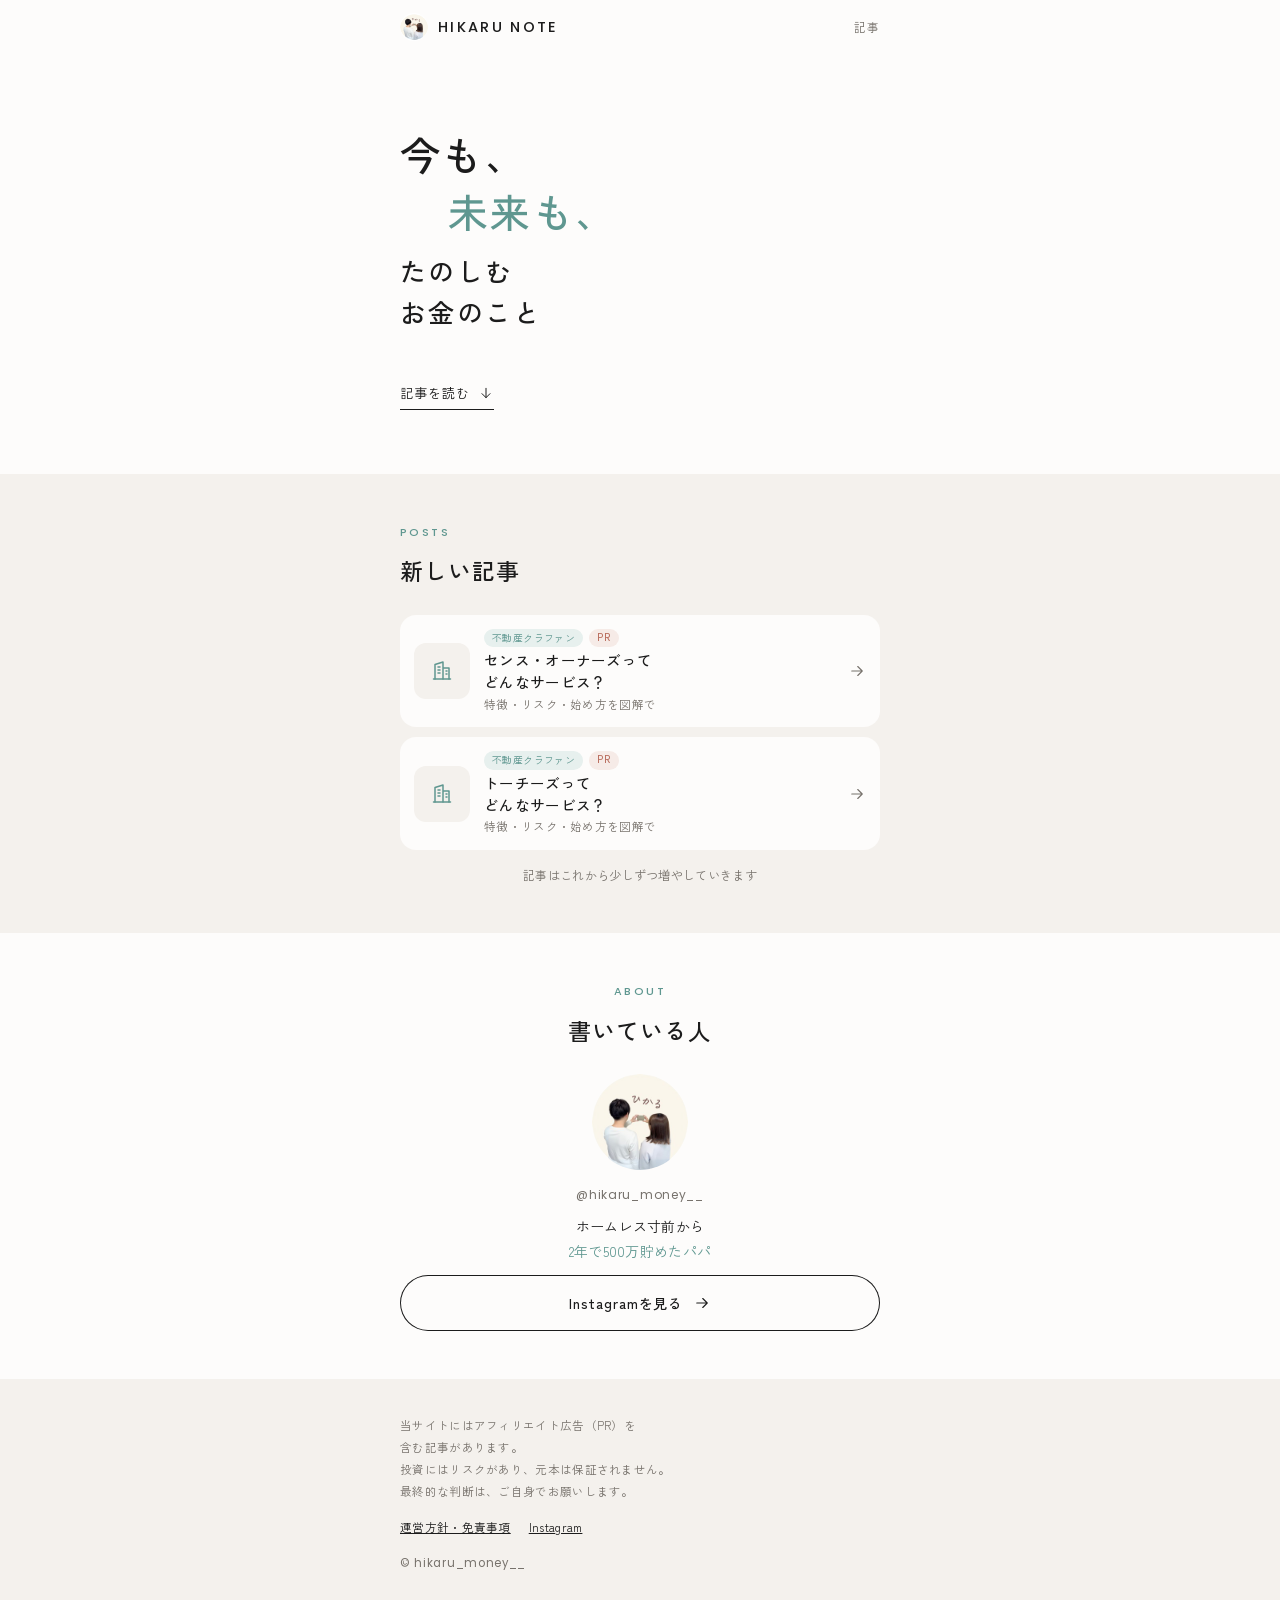
==== commit 85c42ad2: "センス・オーナーズのページを公開（トップに記事カードを追加）" ====
--- a/index.html
+++ b/index.html
@@ -34,6 +34,15 @@
     <div class="wrap">
       <p class="eyebrow">Posts</p>
       <h2>新しい記事</h2>
+      <a class="post-card" href="/sense-owners/">
+        <span class="thumb"><svg class="i"><use href="/assets/icons.svg#i-building"/></svg></span>
+        <span class="body">
+          <span class="meta"><span class="tag">不動産クラファン</span><span class="tag pr">PR</span></span>
+          <span class="ttl">センス・オーナーズって<br>どんなサービス？</span>
+          <span class="desc">特徴・リスク・始め方を図解で</span>
+        </span>
+        <svg class="i"><use href="/assets/icons.svg#i-arrow"/></svg>
+      </a>
       <a class="post-card" href="/torches/">
         <span class="thumb"><svg class="i"><use href="/assets/icons.svg#i-building"/></svg></span>
         <span class="body">
--- a/assets/style.css
+++ b/assets/style.css
@@ -453,8 +453,7 @@
 .more > .caution { margin-bottom: 14px; }
 
 /* 優先劣後の割合バー（センス・オーナーズ） */
-.reason > div:has(> .split) { flex: 1; }
-.split { margin: 14px 0 0; }
+.split { margin: 4px 4px 0; }
 .split-bar { display: flex; height: 34px; border-radius: 9999px; overflow: hidden; font-size: 11.5px; line-height: 34px; text-align: center; }
 .split-bar span { white-space: nowrap; }
 .split-bar .s-inv { background: var(--sage-soft); color: var(--sage-ink); }
@@ -478,3 +477,19 @@
 .pool-arrow svg.i { width: 18px; height: 18px; transform: rotate(90deg); color: var(--sage-ink); }
 .pool-goal { display: grid; justify-items: center; gap: 6px; font-size: 12.5px; font-weight: 500; }
 .timebox .pool-goal .ic { width: 52px; height: 52px; display: grid; place-content: center; border-radius: 50%; background: var(--sage); color: #fff; }
+
+/* 優先劣後の例（値下がりしたときの図） */
+.split-bar .s-loss { background: repeating-linear-gradient(135deg, var(--terra-soft) 0 6px, #fff 6px 10px); color: var(--terra); }
+.pp-legend { display: flex; flex-wrap: wrap; justify-content: center; gap: 4px 12px; font-size: 11px; color: var(--sub); margin: -2px 0 12px; }
+.pp-legend i { display: inline-block; width: 10px; height: 10px; border-radius: 3px; margin-right: 4px; vertical-align: -1px; }
+.pp-legend i.s-inv { background: var(--sage-soft); box-shadow: inset 0 0 0 1px var(--sage); }
+.pp-legend i.s-sub { background: var(--sage-deep); }
+.pp-legend i.s-loss { background: repeating-linear-gradient(135deg, var(--terra-soft) 0 3px, #fff 3px 5px); box-shadow: inset 0 0 0 1px var(--terra-soft); }
+.pp-row { margin: 0 4px 14px; }
+.pp-h { font-size: 12px; font-weight: 500; margin: 0 0 6px; }
+.pp-k { font-size: 12px; color: var(--sub); line-height: 1.7; margin: 6px 0 0; }
+.pp-k b { color: var(--ink); font-weight: 500; }
+.pp-k b.em-terra { color: var(--terra); }
+
+/* 文字入りのバナーはFVの写真のズームをかけない */
+.motion .fv .photo.banner img { animation: none; }
